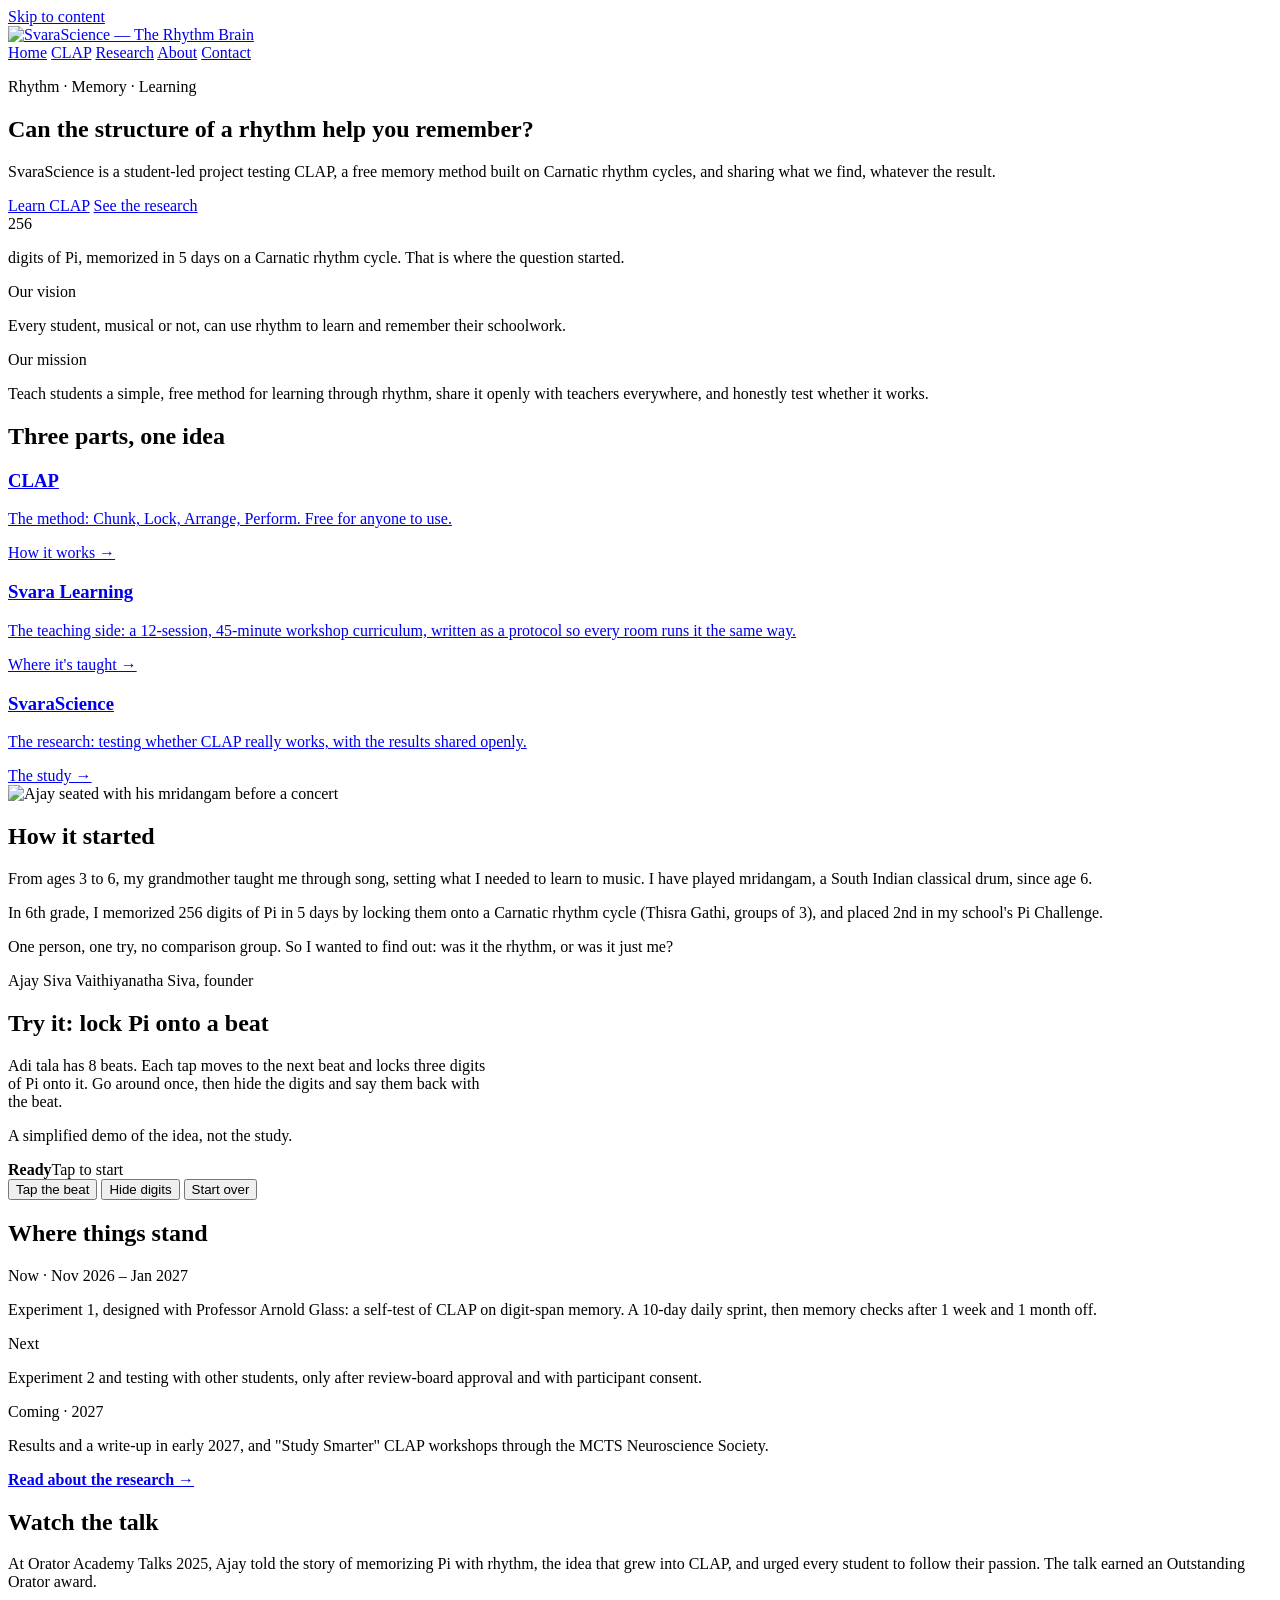
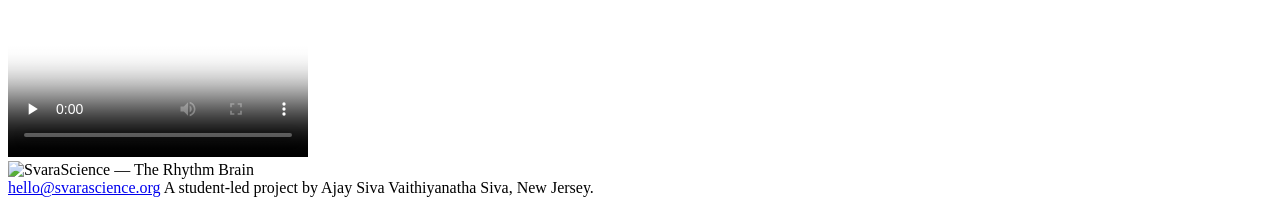
==== index.html @ 23789152 "Add files via upload" ====
<!DOCTYPE html>
<html lang="en">
<head>
<meta charset="utf-8">
<meta name="viewport" content="width=device-width, initial-scale=1">
<title>SvaraScience — The Rhythm Brain</title>
<meta name="description" content="A student-led project testing CLAP, a free memory method built on Carnatic rhythm cycles.">
<link rel="icon" href="assets/img/favicon.svg" type="image/svg+xml">
<link rel="icon" href="assets/img/favicon-32.png" sizes="32x32" type="image/png">
<link rel="apple-touch-icon" href="assets/img/apple-touch-icon.png">
<link rel="preconnect" href="https://fonts.googleapis.com">
<link rel="preconnect" href="https://fonts.gstatic.com" crossorigin>
<link href="https://fonts.googleapis.com/css2?family=Space+Grotesk:wght@500;700&family=Inter:wght@400;500;600;700&display=swap" rel="stylesheet">
<link rel="stylesheet" href="assets/css/style.css">
</head>
<body>
<a class="skip-link" href="#main">Skip to content</a>
<header class="site-nav">
  <div class="container nav-inner">
    <a class="nav-logo" href="index.html"><img src="assets/img/logo.svg" alt="SvaraScience — The Rhythm Brain"></a>
    <nav class="nav-links" aria-label="Main">
      <a href="index.html" aria-current="page">Home</a>
      <a href="clap.html">CLAP</a>
      <a href="research.html">Research</a>
      <a href="about.html">About</a>
      <a class="btn btn-dark" href="mailto:hello@svarascience.org">Contact</a>
    </nav>
  </div>
</header>
<main id="main">

<section class="hero">
  <div class="container hero-grid">
    <div class="hero-text">
      <p class="kicker">Rhythm · Memory · Learning</p>
      <h1>Can the structure of a rhythm help you remember?</h1>
      <p class="lead">SvaraScience is a student-led project testing CLAP, a free memory method built on Carnatic rhythm cycles, and sharing what we find, whatever the result.</p>
      <div class="btn-row">
        <a class="btn btn-primary" href="clap.html">Learn CLAP</a>
        <a class="btn btn-outline-light" href="research.html">See the research</a>
      </div>
    </div>
    <div class="stat-card">
      <span class="num">256</span>
      <p>digits of Pi, memorized in 5 days on a Carnatic rhythm cycle. That is where the question started.</p>
    </div>
  </div>
</section>

<section class="section section--white" style="border-top:none">
  <div class="container vm-grid">
    <div class="stack" style="gap:10px">
      <p class="kicker">Our vision</p>
      <p class="statement">Every student, musical or not, can use rhythm to learn and remember their schoolwork.</p>
    </div>
    <div class="stack" style="gap:10px">
      <p class="kicker">Our mission</p>
      <p class="statement">Teach students a simple, free method for learning through rhythm, share it openly with teachers everywhere, and honestly test whether it works.</p>
    </div>
  </div>
</section>

<section class="section">
  <div class="container stack" style="gap:32px">
    <h2>Three parts, one idea</h2>
    <div class="grid">
      <a class="card" href="clap.html"><h3>CLAP</h3><p>The method: Chunk, Lock, Arrange, Perform. Free for anyone to use.</p><span class="more">How it works →</span></a>
      <a class="card" href="about.html"><h3>Svara Learning</h3><p>The teaching side: a 12-session, 45-minute workshop curriculum, written as a protocol so every room runs it the same way.</p><span class="more">Where it's taught →</span></a>
      <a class="card" href="research.html"><h3>SvaraScience</h3><p>The research: testing whether CLAP really works, with the results shared openly.</p><span class="more">The study →</span></a>
    </div>
  </div>
</section>

<section class="section section--white">
  <div class="container split">
    <img class="photo narrow" src="assets/img/ajay-concert.jpg" alt="Ajay seated with his mridangam before a concert">
    <div class="wide stack">
      <h2>How it started</h2>
      <p>From ages 3 to 6, my grandmother taught me through song, setting what I needed to learn to music. I have played mridangam, a South Indian classical drum, since age 6.</p>
      <p>In 6th grade, I memorized 256 digits of Pi in 5 days by locking them onto a Carnatic rhythm cycle (Thisra Gathi, groups of 3), and placed 2nd in my school's Pi Challenge.</p>
      <p class="quote">One person, one try, no comparison group. So I wanted to find out: was it the rhythm, or was it just me?</p>
      <p class="muted">Ajay Siva Vaithiyanatha Siva, founder</p>
    </div>
  </div>
</section>

<section class="section">
  <div class="container split" style="justify-content:center">
    <div class="narrow stack" style="max-width:480px">
      <h2>Try it: lock Pi onto a beat</h2>
      <p>Adi tala has 8 beats. Each tap moves to the next beat and locks three digits of Pi onto it. Go around once, then hide the digits and say them back with the beat.</p>
      <p class="muted">A simplified demo of the idea, not the study.</p>
    </div>
    <div class="wide">
<div class="tala">
  <div class="tala-dial" id="tala-dial">
    <div class="tala-hub" aria-hidden="true"><strong id="tala-big">Ready</strong><span id="tala-small">Tap to start</span></div>
  </div>
  <div class="btn-row" style="justify-content:center">
    <button type="button" class="btn btn-primary" id="tala-tap">Tap the beat</button>
    <button type="button" class="btn btn-outline" id="tala-hide" aria-pressed="false">Hide digits</button>
    <button type="button" class="btn btn-quiet" id="tala-reset">Start over</button>
  </div>
  <p class="tala-trail" id="tala-trail" aria-live="polite"></p>
</div>
    </div>
  </div>
</section>

<section class="section section--soft">
  <div class="container stack" style="gap:28px">
    <h2>Where things stand</h2>
    <div class="grid">
      <div class="card card--plain"><span class="label">Now · Nov 2026 – Jan 2027</span><p>Experiment 1, designed with Professor Arnold Glass: a self-test of CLAP on digit-span memory. A 10-day daily sprint, then memory checks after 1 week and 1 month off.</p></div>
      <div class="card card--plain"><span class="label">Next</span><p>Experiment 2 and testing with other students, only after review-board approval and with participant consent.</p></div>
      <div class="card card--plain"><span class="label">Coming · 2027</span><p>Results and a write-up in early 2027, and "Study Smarter" CLAP workshops through the MCTS Neuroscience Society.</p></div>
    </div>
    <a href="research.html" style="font-weight:600">Read about the research →</a>
  </div>
</section>

<section class="section">
  <div class="container split">
    <div class="narrow stack">
      <h2>Watch the talk</h2>
      <p>At Orator Academy Talks 2025, Ajay told the story of memorizing Pi with rhythm, the idea that grew into CLAP, and urged every student to follow their passion. The talk earned an Outstanding Orator award.</p>
    </div>
    <video class="video wide" controls preload="none" playsinline poster="assets/img/orator-poster.jpg">
      <source src="assets/video/ajay-orator-talk.mp4" type="video/mp4">
      Your browser can't play this video.
    </video>
  </div>
</section>
</main>
<footer class="site-footer">
  <div class="container footer-inner">
    <img src="assets/img/logo-on-dark.svg" alt="SvaraScience — The Rhythm Brain">
    <div class="stack">
      <a href="mailto:hello@svarascience.org">hello@svarascience.org</a>
      <span>A student-led project by Ajay Siva Vaithiyanatha Siva, New Jersey.</span>
    </div>
  </div>
</footer>
<script src="assets/js/tala.js"></script>
</body>
</html>
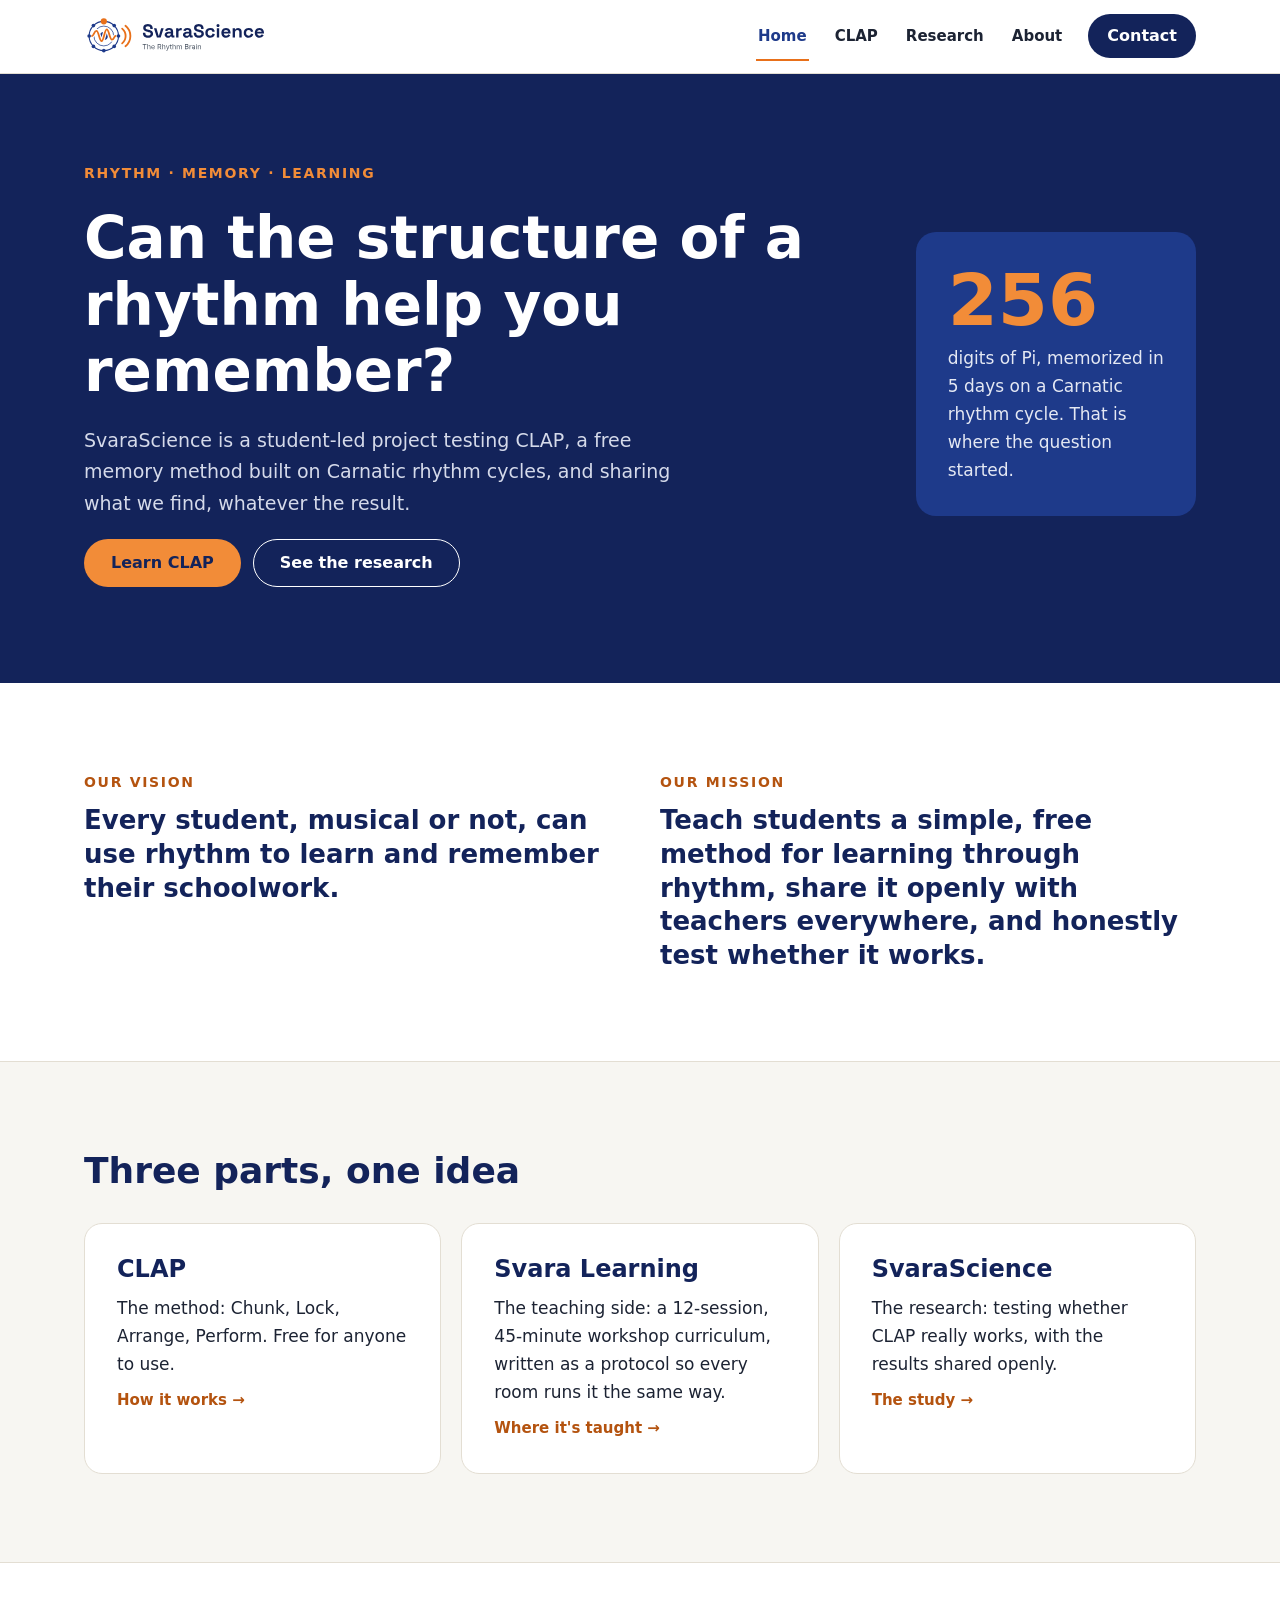
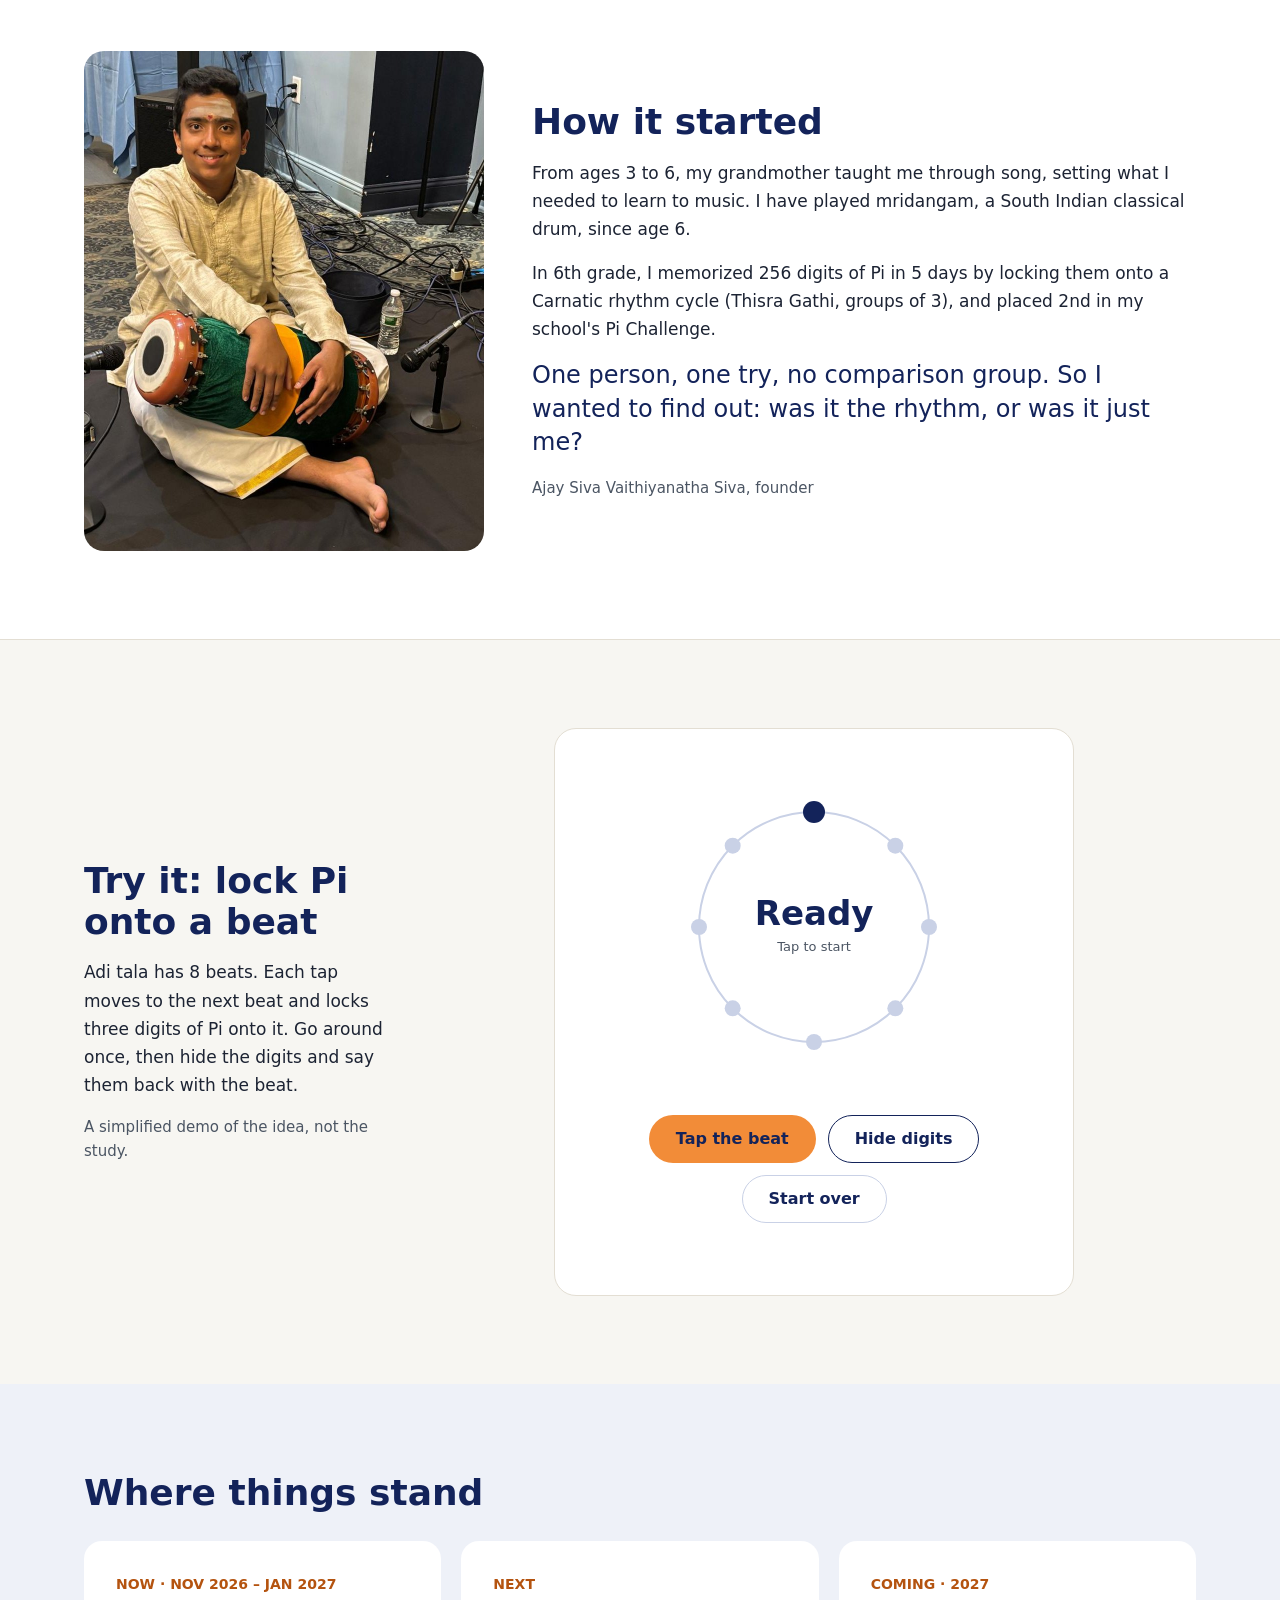
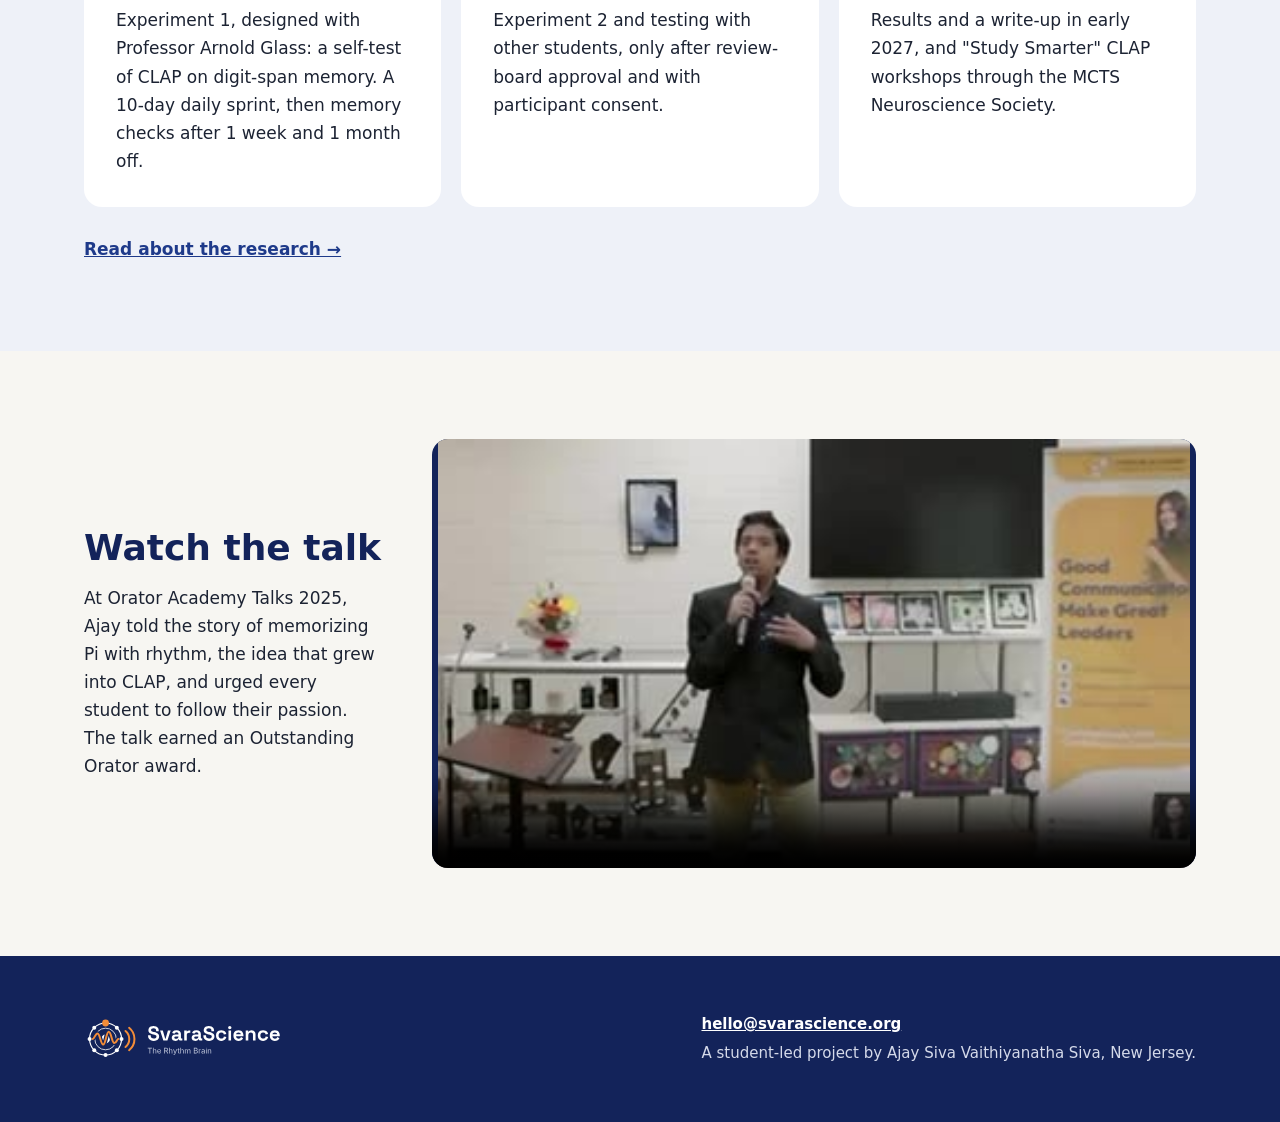
==== commit 8364fd7b: "Add files via upload" ====
--- a/index.html
+++ b/index.html
@@ -5,9 +5,9 @@
 <meta name="viewport" content="width=device-width, initial-scale=1">
 <title>SvaraScience — The Rhythm Brain</title>
 <meta name="description" content="A student-led project testing CLAP, a free memory method built on Carnatic rhythm cycles.">
-<link rel="icon" href="assets/img/favicon.svg" type="image/svg+xml">
-<link rel="icon" href="assets/img/favicon-32.png" sizes="32x32" type="image/png">
-<link rel="apple-touch-icon" href="assets/img/apple-touch-icon.png">
+<link rel="icon" href="favicon.svg" type="image/svg+xml">
+<link rel="icon" href="favicon-32.png" sizes="32x32" type="image/png">
+<link rel="apple-touch-icon" href="apple-touch-icon.png">
 <link rel="preconnect" href="https://fonts.googleapis.com">
 <link rel="preconnect" href="https://fonts.gstatic.com" crossorigin>
 <link href="https://fonts.googleapis.com/css2?family=Space+Grotesk:wght@500;700&family=Inter:wght@400;500;600;700&display=swap" rel="stylesheet">
@@ -17,7 +17,7 @@
 <a class="skip-link" href="#main">Skip to content</a>
 <header class="site-nav">
   <div class="container nav-inner">
-    <a class="nav-logo" href="index.html"><img src="assets/img/logo.svg" alt="SvaraScience — The Rhythm Brain"></a>
+    <a class="nav-logo" href="index.html"><img src="logo.svg" alt="SvaraScience — The Rhythm Brain"></a>
     <nav class="nav-links" aria-label="Main">
       <a href="index.html" aria-current="page">Home</a>
       <a href="clap.html">CLAP</a>
@@ -73,7 +73,7 @@
 
 <section class="section section--white">
   <div class="container split">
-    <img class="photo narrow" src="assets/img/ajay-concert.jpg" alt="Ajay seated with his mridangam before a concert">
+    <img class="photo narrow" src="ajay-concert.jpg" alt="Ajay seated with his mridangam before a concert">
     <div class="wide stack">
       <h2>How it started</h2>
       <p>From ages 3 to 6, my grandmother taught me through song, setting what I needed to learn to music. I have played mridangam, a South Indian classical drum, since age 6.</p>
@@ -125,8 +125,8 @@
       <h2>Watch the talk</h2>
       <p>At Orator Academy Talks 2025, Ajay told the story of memorizing Pi with rhythm, the idea that grew into CLAP, and urged every student to follow their passion. The talk earned an Outstanding Orator award.</p>
     </div>
-    <video class="video wide" controls preload="none" playsinline poster="assets/img/orator-poster.jpg">
-      <source src="assets/video/ajay-orator-talk.mp4" type="video/mp4">
+    <video class="video wide" controls preload="none" playsinline poster="orator-poster.jpg">
+      <source src="ajay-orator-talk.mp4" type="video/mp4">
       Your browser can't play this video.
     </video>
   </div>
@@ -134,13 +134,13 @@
 </main>
 <footer class="site-footer">
   <div class="container footer-inner">
-    <img src="assets/img/logo-on-dark.svg" alt="SvaraScience — The Rhythm Brain">
+    <img src="logo-on-dark.svg" alt="SvaraScience — The Rhythm Brain">
     <div class="stack">
       <a href="mailto:hello@svarascience.org">hello@svarascience.org</a>
       <span>A student-led project by Ajay Siva Vaithiyanatha Siva, New Jersey.</span>
     </div>
   </div>
 </footer>
-<script src="assets/js/tala.js"></script>
+<script src="tala.js"></script>
 </body>
 </html>
--- a/assets/css/style.css
+++ b/assets/css/style.css
@@ -0,0 +1,177 @@
+/* SvaraScience — The Rhythm Brain
+   One stylesheet for every page. Colors and fonts live in :root,
+   so changing a value here changes it everywhere. */
+
+:root {
+  --navy: #13235A;        /* main dark color: hero, footer, headings */
+  --blue: #1E3A8A;        /* logo blue, links */
+  --orange: #E8701A;      /* decoration: letters, active beat */
+  --orange-light: #F28C38;/* buttons and accents on navy */
+  --orange-text: #B4530F; /* orange that is dark enough for small text */
+  --bg: #F7F6F2;          /* page background */
+  --white: #FFFFFF;
+  --soft: #EEF1F8;        /* light blue-gray sections */
+  --ink: #1C2333;         /* body text */
+  --muted: #4B5563;       /* secondary text */
+  --line: #E3DED3;        /* borders */
+  --on-navy: #D5DAEA;     /* body text on navy */
+  --heading: 'Space Grotesk', Inter, system-ui, sans-serif;
+  --body: Inter, system-ui, sans-serif;
+  --radius: 18px;
+}
+
+* { box-sizing: border-box; }
+html { scroll-behavior: smooth; }
+body {
+  margin: 0;
+  background: var(--bg);
+  color: var(--ink);
+  font-family: var(--body);
+  font-size: 17px;
+  line-height: 1.65;
+}
+img, video { max-width: 100%; display: block; }
+a { color: var(--blue); }
+a:hover { color: var(--navy); }
+h1, h2, h3 { font-family: var(--heading); font-weight: 700; color: var(--navy); margin: 0; line-height: 1.15; }
+h1 { font-size: clamp(34px, 5.5vw, 58px); }
+h2 { font-size: clamp(28px, 3.5vw, 36px); }
+h3 { font-size: 24px; }
+p { margin: 0; }
+
+.container { max-width: 1160px; margin: 0 auto; padding: 0 24px; }
+.stack { display: flex; flex-direction: column; gap: 16px; }
+.kicker { font-size: 14px; font-weight: 700; letter-spacing: 0.12em; text-transform: uppercase; color: var(--orange-text); }
+.muted { color: var(--muted); font-size: 15px; }
+.skip-link { position: absolute; left: -9999px; }
+.skip-link:focus { left: 16px; top: 16px; background: var(--white); padding: 8px 12px; z-index: 10; }
+
+/* ---------- Navigation ---------- */
+.site-nav { background: var(--white); border-bottom: 1px solid var(--line); }
+.nav-inner { display: flex; flex-wrap: wrap; align-items: center; justify-content: space-between; gap: 8px 24px; padding-top: 12px; padding-bottom: 12px; }
+.nav-logo { display: inline-flex; align-items: center; min-height: 44px; }
+.nav-logo img { height: 44px; width: auto; }
+.nav-links { display: flex; flex-wrap: wrap; align-items: center; gap: 0 24px; font-size: 15px; font-weight: 600; }
+.nav-links a { display: inline-block; padding: 12px 2px; color: var(--ink); text-decoration: none; }
+.nav-links a[aria-current="page"] { color: var(--blue); box-shadow: inset 0 -2px 0 var(--orange); }
+
+/* ---------- Buttons ---------- */
+.btn { display: inline-flex; align-items: center; gap: 10px; min-height: 48px; padding: 0 26px; border-radius: 999px; font-weight: 700; text-decoration: none; border: 1.5px solid transparent; font-family: var(--body); font-size: 16px; cursor: pointer; }
+.btn-primary { background: var(--orange-light); color: var(--navy); }
+.btn-primary:hover { background: var(--orange); color: var(--navy); }
+.btn-outline-light { border-color: var(--white); color: var(--white); }
+.btn-outline-light:hover { background: rgba(255,255,255,0.1); color: var(--white); }
+.btn-dark { background: var(--navy); color: var(--white); }
+.btn-dark:hover { background: var(--blue); color: var(--white); }
+.btn-outline { border-color: var(--navy); background: var(--white); color: var(--navy); }
+.nav-links .btn { min-height: 44px; padding: 0 18px; }
+.btn-row { display: flex; flex-wrap: wrap; gap: 12px; }
+
+/* ---------- Sections ---------- */
+.section { padding: 88px 0; }
+.section--white { background: var(--white); border-top: 1px solid var(--line); border-bottom: 1px solid var(--line); }
+.section--soft { background: var(--soft); }
+.section--navy { background: var(--navy); color: var(--white); }
+.section--navy h2, .section--navy h3 { color: var(--white); }
+.section--navy p { color: var(--on-navy); }
+.page-header { padding: 72px 0 48px; }
+.page-header .lead { font-size: 19px; max-width: 760px; }
+
+/* ---------- Home hero ---------- */
+.hero { background: var(--navy); color: var(--white); padding: 88px 0 96px; }
+.hero h1 { color: var(--white); }
+.hero .kicker { color: var(--orange-light); }
+.hero-grid { display: flex; flex-wrap: wrap; align-items: center; gap: 56px; }
+.hero-text { flex: 999 1 540px; display: flex; flex-direction: column; gap: 20px; }
+.hero-text .lead { font-size: 19px; color: var(--on-navy); max-width: 620px; }
+.stat-card { flex: 1 1 280px; padding: 32px; border-radius: 20px; background: var(--blue); display: flex; flex-direction: column; gap: 8px; }
+.stat-card .num { font-family: var(--heading); font-weight: 700; font-size: 72px; line-height: 1; color: var(--orange-light); }
+.stat-card p { color: #E4E8F3; }
+
+/* ---------- Vision and mission ---------- */
+.vm-grid { display: grid; grid-template-columns: repeat(auto-fit, minmax(300px, 1fr)); gap: 40px; }
+.vm-grid .statement { font-family: var(--heading); font-weight: 700; font-size: 26px; line-height: 1.3; color: var(--navy); }
+
+/* ---------- Cards ---------- */
+.grid { display: grid; grid-template-columns: repeat(auto-fit, minmax(280px, 1fr)); gap: 20px; }
+.grid--wide { grid-template-columns: repeat(auto-fit, minmax(320px, 1fr)); }
+.card { display: flex; flex-direction: column; gap: 10px; padding: 32px; background: var(--white); border: 1px solid var(--line); border-radius: var(--radius); color: var(--ink); text-decoration: none; }
+.card--plain { border: none; }
+a.card:hover { border-color: var(--orange-light); color: var(--ink); }
+.card .more { font-size: 15px; font-weight: 600; color: var(--orange-text); }
+.card .label { font-size: 14px; font-weight: 700; color: var(--orange-text); text-transform: uppercase; }
+.card ul { margin: 0; padding-left: 20px; display: flex; flex-direction: column; gap: 6px; }
+
+/* ---------- Split layouts (text + photo/video) ---------- */
+.split { display: flex; flex-wrap: wrap; align-items: center; gap: 48px; }
+.split > .wide { flex: 999 1 460px; }
+.split > .narrow { flex: 1 1 300px; }
+.photo { width: 100%; max-width: 400px; aspect-ratio: 4 / 5; object-fit: cover; border-radius: 20px; }
+.portrait { width: 260px; aspect-ratio: 1 / 1; object-fit: cover; border-radius: 50%; }
+.video { width: 100%; aspect-ratio: 16 / 9; background: var(--navy); border-radius: 16px; object-fit: contain; }
+.quote { font-family: var(--heading); font-size: 24px; line-height: 1.4; color: var(--navy); }
+
+/* ---------- CLAP steps ---------- */
+.steps { border-top: 1px solid #D8D3C7; }
+.step { display: flex; flex-wrap: wrap; gap: 16px 40px; padding: 32px 0; border-bottom: 1px solid #D8D3C7; }
+.step .letter { flex: 0 0 72px; font-family: var(--heading); font-weight: 700; font-size: 64px; line-height: 0.9; color: var(--orange); }
+.step .what { flex: 1 1 300px; display: flex; flex-direction: column; gap: 4px; }
+.step .what strong { font-family: var(--heading); font-size: 26px; color: var(--navy); }
+.step .example { flex: 1 1 320px; padding: 18px 22px; background: var(--white); border: 1px solid var(--line); border-radius: 12px; }
+.step .example b { font-family: var(--heading); color: var(--navy); }
+
+/* ---------- Research timeline ---------- */
+.status-pill { align-self: flex-start; padding: 8px 16px; border-radius: 999px; background: var(--soft); color: var(--navy); font-size: 15px; font-weight: 600; }
+.timeline-row { display: flex; flex-wrap: wrap; gap: 12px 40px; padding: 32px 0; border-top: 1px solid #D8D3C7; }
+.timeline-row:last-child { border-bottom: 1px solid #D8D3C7; }
+.timeline-row .when { flex: 0 0 220px; display: flex; flex-direction: column; gap: 2px; }
+.timeline-row .when .kicker { letter-spacing: 0.06em; }
+.timeline-row .body { flex: 1 1 480px; display: flex; flex-direction: column; gap: 12px; }
+.phase-grid { display: grid; grid-template-columns: repeat(auto-fit, minmax(200px, 1fr)); gap: 12px; }
+.phase { padding: 16px; background: var(--white); border: 1px solid var(--line); border-radius: 12px; display: flex; flex-direction: column; gap: 2px; }
+.phase strong { color: var(--navy); }
+
+/* ---------- Awards ---------- */
+.award { display: flex; flex-direction: column; gap: 4px; padding: 24px; background: var(--white); border: 1px solid var(--line); border-radius: 14px; }
+.award strong { color: var(--navy); }
+
+/* ---------- Footer ---------- */
+.site-footer { background: var(--navy); color: var(--on-navy); padding: 56px 0; }
+.footer-inner { display: flex; flex-wrap: wrap; align-items: center; justify-content: space-between; gap: 24px; }
+.site-footer img { height: 48px; width: auto; }
+.site-footer a { color: var(--white); font-weight: 600; }
+.site-footer .stack { gap: 4px; font-size: 15px; }
+
+/* ---------- Tap-along tala demo ---------- */
+.tala { width: 100%; max-width: 520px; margin: 0 auto; padding: 28px 20px; background: var(--white); border: 1px solid var(--line); border-radius: 22px; display: flex; flex-direction: column; align-items: center; gap: 18px; color: var(--ink); }
+.tala-dial { position: relative; width: 100%; max-width: 340px; aspect-ratio: 1 / 1; }
+.tala-dial svg { width: 100%; height: 100%; overflow: visible; }
+.tala-ring { fill: none; stroke: #C9D1E6; stroke-width: 2; }
+.tala-beat circle { fill: #C9D1E6; transition: fill 0.25s, r 0.25s; }
+.tala-beat.is-sam circle { fill: var(--navy); }
+.tala-beat.is-seen circle { fill: var(--blue); }
+.tala-beat.is-on circle { fill: var(--orange); }
+.tala-beat text { font-family: var(--heading); font-weight: 700; font-size: 17px; fill: var(--navy); text-anchor: middle; dominant-baseline: middle; transition: opacity 0.3s; }
+.tala-hub { position: absolute; inset: 0; display: grid; place-content: center; text-align: center; pointer-events: none; }
+.tala-hub strong { font-family: var(--heading); font-size: 34px; line-height: 1; color: var(--navy); }
+.tala-hub span { font-size: 13px; color: var(--muted); margin-top: 6px; }
+.tala-trail { min-height: 26px; font-family: var(--heading); font-size: 18px; letter-spacing: 0.04em; color: var(--navy); text-align: center; }
+.tala .btn { font-size: 16px; }
+.tala .btn-quiet { border-color: #C9D1E6; background: var(--white); color: var(--navy); }
+.btn:focus-visible, a:focus-visible { outline: 3px solid var(--orange); outline-offset: 3px; }
+
+@media (prefers-reduced-motion: reduce) {
+  html { scroll-behavior: auto; }
+  .tala-beat circle, .tala-beat text { transition: none; }
+}
+@media (max-width: 640px) {
+  .section { padding: 64px 0; }
+  .hero { padding: 64px 0 72px; }
+  .stat-card .num { font-size: 56px; }
+}
+
+/* Fixes for elements inside other components */
+.nav-links a.btn { display: inline-flex; align-items: center; color: var(--white); padding: 0 18px; }
+.nav-links a.btn:hover { color: var(--white); }
+.tala .tala-trail { color: var(--navy); }
+.section--navy .tala p { color: var(--navy); }
